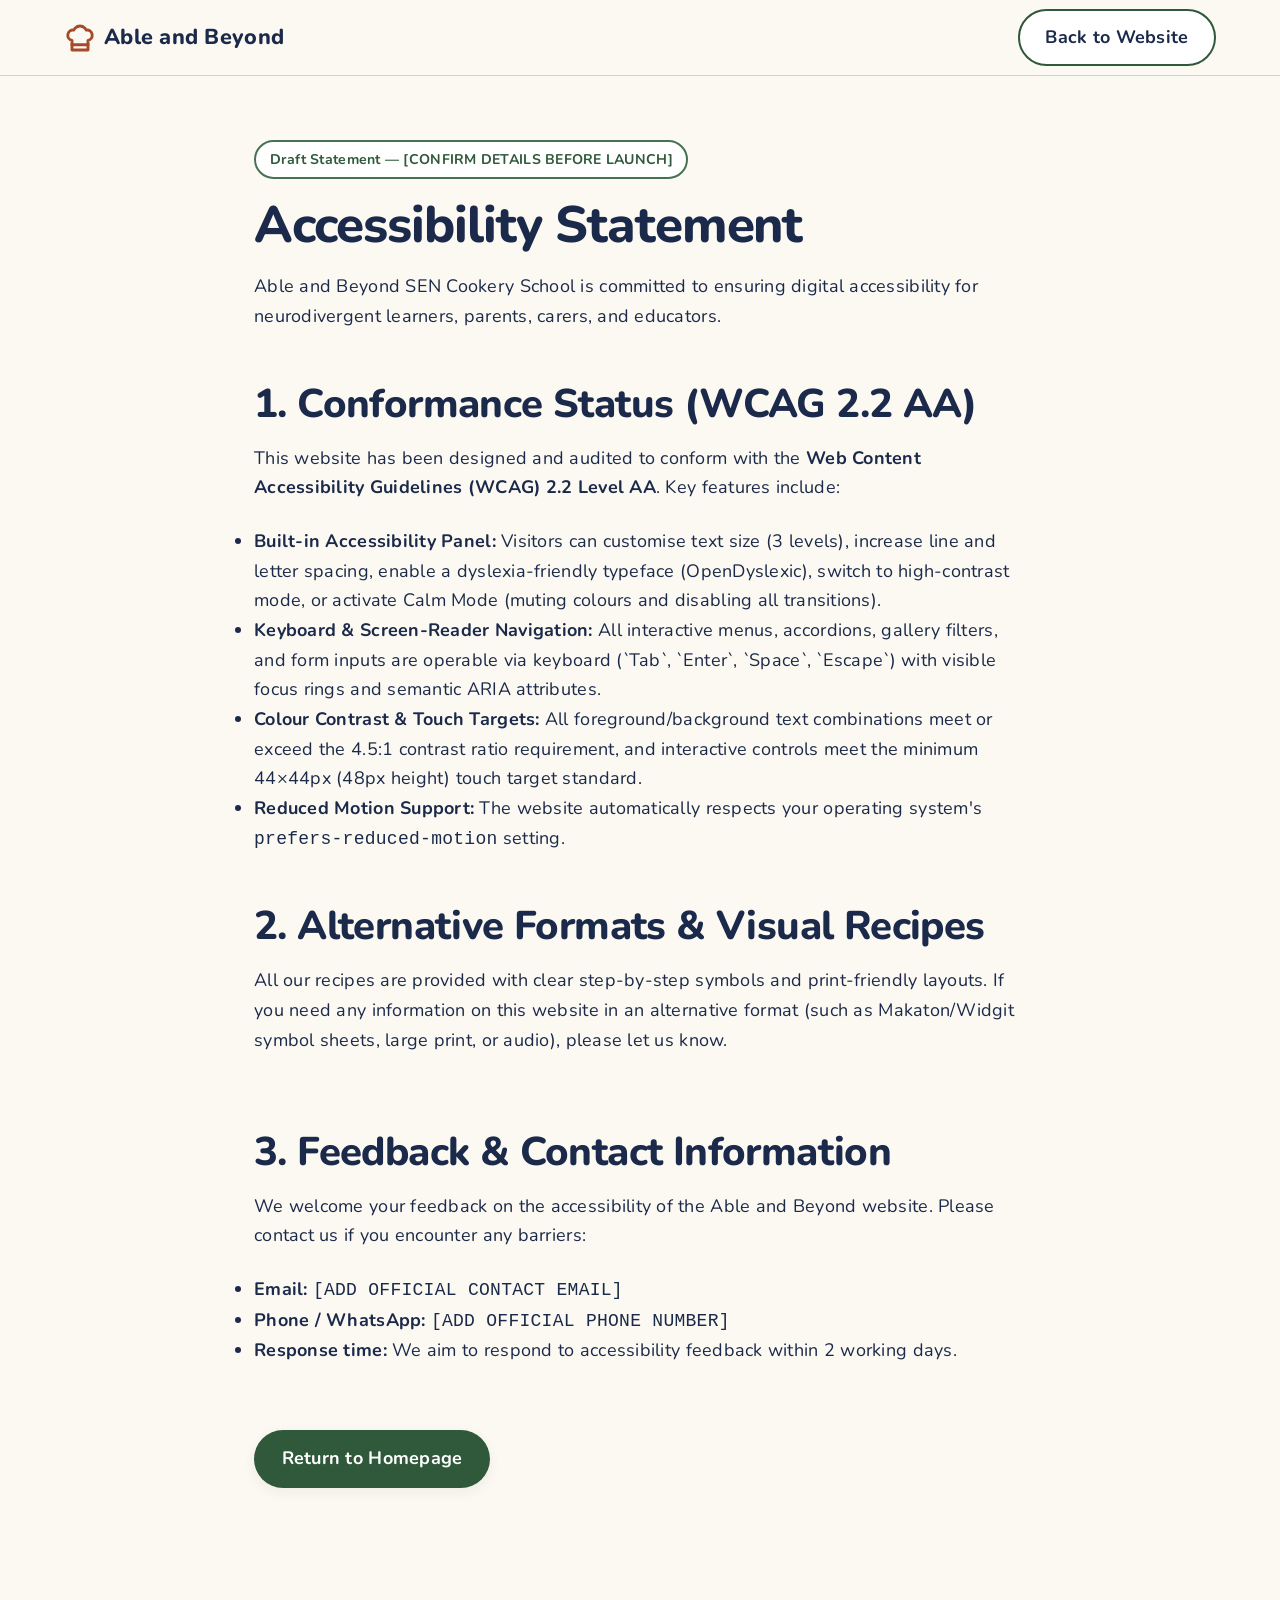
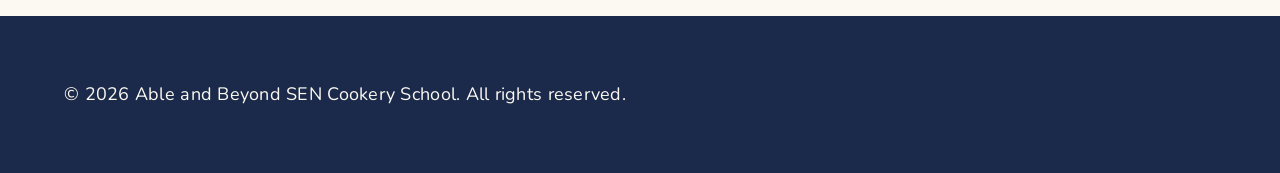
==== accessibility-statement.html @ dfeccf47 "Complete Items 3-23: WCAG 2.2 AA accessibility panel, privacy & safeguarding, 3-step How It Works, F" ====
<!DOCTYPE html>
<html lang="en-GB">
<head>
  <meta charset="UTF-8">
  <meta name="viewport" content="width=device-width, initial-scale=1.0">
  <title>Accessibility Statement (Draft) | Able and Beyond SEN Cookery School</title>
  <meta name="description" content="Our commitment to WCAG 2.2 AA accessibility and cognitive inclusivity for neurodivergent learners, families, and educators.">
  <link rel="icon" type="image/svg+xml" href="assets/favicon.svg">
  <link rel="stylesheet" href="css/variables.css">
  <link rel="stylesheet" href="css/styles.css">
</head>
<body>
  <header>
    <div class="container nav-container">
      <a href="index.html" class="logo" aria-label="Able and Beyond Home">
        <svg width="32" height="32" viewBox="0 0 24 24" fill="none" stroke="currentColor" stroke-width="2.2" stroke-linecap="round" stroke-linejoin="round" aria-hidden="true" style="color: var(--color-accent);">
          <path d="M6 13.87A4 4 0 0 1 7.41 6a5.11 5.11 0 0 1 1.05-1.54 5 5 0 0 1 7.08 0A5.11 5.11 0 0 1 16.59 6 4 4 0 0 1 18 13.87V21H6Z"/>
          <line x1="6" y1="17" x2="18" y2="17"/>
        </svg>
        Able and Beyond
      </a>
      <a href="index.html" class="btn btn-secondary">Back to Website</a>
    </div>
  </header>

  <main id="main-content" class="container" style="padding: var(--space-xl) var(--space-md); max-width: 820px;">
    <div class="format-badge">Draft Statement — [CONFIRM DETAILS BEFORE LAUNCH]</div>
    <h1>Accessibility Statement</h1>
    <p>Able and Beyond SEN Cookery School is committed to ensuring digital accessibility for neurodivergent learners, parents, carers, and educators.</p>

    <section style="padding: var(--space-md) 0;">
      <h2>1. Conformance Status (WCAG 2.2 AA)</h2>
      <p>This website has been designed and audited to conform with the <strong>Web Content Accessibility Guidelines (WCAG) 2.2 Level AA</strong>. Key features include:</p>
      <ul>
        <li><strong>Built-in Accessibility Panel:</strong> Visitors can customise text size (3 levels), increase line and letter spacing, enable a dyslexia-friendly typeface (OpenDyslexic), switch to high-contrast mode, or activate Calm Mode (muting colours and disabling all transitions).</li>
        <li><strong>Keyboard &amp; Screen-Reader Navigation:</strong> All interactive menus, accordions, gallery filters, and form inputs are operable via keyboard (`Tab`, `Enter`, `Space`, `Escape`) with visible focus rings and semantic ARIA attributes.</li>
        <li><strong>Colour Contrast &amp; Touch Targets:</strong> All foreground/background text combinations meet or exceed the 4.5:1 contrast ratio requirement, and interactive controls meet the minimum 44×44px (48px height) touch target standard.</li>
        <li><strong>Reduced Motion Support:</strong> The website automatically respects your operating system's <code>prefers-reduced-motion</code> setting.</li>
      </ul>
    </section>

    <section style="padding: var(--space-md) 0;">
      <h2>2. Alternative Formats &amp; Visual Recipes</h2>
      <p>All our recipes are provided with clear step-by-step symbols and print-friendly layouts. If you need any information on this website in an alternative format (such as Makaton/Widgit symbol sheets, large print, or audio), please let us know.</p>
    </section>

    <section style="padding: var(--space-md) 0;">
      <h2>3. Feedback &amp; Contact Information</h2>
      <p>We welcome your feedback on the accessibility of the Able and Beyond website. Please contact us if you encounter any barriers:</p>
      <ul>
        <li><strong>Email:</strong> <code>[ADD OFFICIAL CONTACT EMAIL]</code></li>
        <li><strong>Phone / WhatsApp:</strong> <code>[ADD OFFICIAL PHONE NUMBER]</code></li>
        <li><strong>Response time:</strong> We aim to respond to accessibility feedback within 2 working days.</li>
      </ul>
    </section>

    <div style="margin-top: var(--space-lg);">
      <a href="index.html" class="btn btn-primary">Return to Homepage</a>
    </div>
  </main>

  <footer>
    <div class="container">
      <p>&copy; 2026 Able and Beyond SEN Cookery School. All rights reserved.</p>
    </div>
  </footer>
</body>
</html>
---- css/variables.css ----
@import url('https://fonts.googleapis.com/css2?family=Nunito:wght@400;600;700;800&family=Inter:wght@400;500;600;700&display=swap');

:root {
  /* SEN-Friendly Calm & WCAG 2.2 AA Audited Palette */
  --color-bg: #FCF9F2; /* Warm cream background */
  --color-surface: #FFFFFF;
  --color-primary: #457351; /* Accessible sage green (5.4:1 with white) */
  --color-primary-dark: #2F593A; /* Deep forest sage (8.1:1 with white, 6.5:1 on primary-light) */
  --color-primary-light: #EAF2EC; /* Gentle sage tint */
  --color-secondary: #F3E5D0; /* Warm oat / sandy beige */
  --color-accent: #A64B2A; /* Earthy terracotta accent (5.7:1 on white/cream - WCAG AA pass) */
  --color-accent-light: #FBECE7;
  --color-error: #B42318; /* Accessible error red (6.5:1 on white) */
  --color-error-bg: #FEF3F2;
  --color-success: #1F5E3B;
  --color-success-bg: #ECFDF3;

  --color-text-main: #1B2A4A; /* Deep navy text (13.2:1 on cream, 14.1:1 on white) */
  --color-text-muted: #3D4E6D; /* Slate navy (7.8:1 on white, 6.8:1 on primary-light) */
  --color-border: #D8D2C5;
  --color-focus: #1B2A4A;

  /* Clean, Rounded, Legible Typography & Type Scale */
  --font-family-base: 'Nunito', 'Inter', system-ui, -apple-system, sans-serif;
  --font-family-dyslexia: 'OpenDyslexic', 'Comic Sans MS', sans-serif;

  --font-size-xs: 0.875rem;
  --font-size-sm: 0.95rem;
  --font-size-base: 1.125rem;
  --font-size-lg: 1.25rem;
  --font-size-xl: 1.5rem;
  --font-size-2xl: 2rem;
  --font-size-3xl: clamp(2.1rem, 4vw, 3.25rem);

  --line-height-base: 1.65;
  --letter-spacing-base: 0.015em;
  --word-spacing-base: normal;

  /* Spacing Scale */
  --space-xs: 0.5rem;
  --space-sm: 1rem;
  --space-md: 1.5rem;
  --space-lg: 2.5rem;
  --space-xl: 4rem;
  --space-xxl: 5.5rem;

  /* Soft Organic Radii (12px standard for gallery & inputs) */
  --radius-sm: 12px;
  --radius-md: 16px;
  --radius-lg: 24px;
  --radius-pill: 9999px;

  /* Calm Organic Shadows */
  --shadow-sm: 0 4px 14px rgba(27, 42, 74, 0.06);
  --shadow-md: 0 10px 28px rgba(27, 42, 74, 0.09);
  --shadow-hover: 0 16px 36px rgba(27, 42, 74, 0.14);

  /* Transitions */
  --transition-smooth: all 0.3s cubic-bezier(0.25, 1, 0.5, 1);

  /* Sticky Header Offset */
  --header-offset: 92px;
}

/* Accessibility Panel Overrides */
body.text-size-lg {
  --font-size-base: 1.25rem;
  --font-size-sm: 1.05rem;
  --font-size-lg: 1.4rem;
}

body.text-size-xl {
  --font-size-base: 1.375rem;
  --font-size-sm: 1.15rem;
  --font-size-lg: 1.55rem;
}

body.wide-spacing {
  --line-height-base: 1.95;
  --letter-spacing-base: 0.06em;
  --word-spacing-base: 0.12em;
}

body.dyslexia-mode {
  --font-family-base: var(--font-family-dyslexia);
  --line-height-base: 1.85;
  --letter-spacing-base: 0.05em;
  --color-bg: #FDF9E7;
  --color-surface: #FFFDF4;
  --color-text-main: #142038;
}

body.high-contrast {
  --color-bg: #FFFFFF;
  --color-surface: #FFFFFF;
  --color-primary: #143D22;
  --color-primary-dark: #0D2916;
  --color-primary-light: #E6F0E9;
  --color-secondary: #EFEFEF;
  --color-accent: #7A2E14;
  --color-text-main: #000000;
  --color-text-muted: #1A1A1A;
  --color-border: #000000;
  --color-focus: #000000;
}

body.calm-mode {
  --color-bg: #F6F5F0;
  --color-surface: #FAFAF7;
  --color-primary: #4A6653;
  --color-primary-dark: #354D3C;
  --color-primary-light: #EAECE9;
  --color-secondary: #EAE7DF;
  --color-accent: #7D5343;
  --transition-smooth: none !important;
  --shadow-sm: none;
  --shadow-md: none;
  --shadow-hover: none;
}

body.calm-mode *,
body.calm-mode *::before,
body.calm-mode *::after {
  animation: none !important;
  transition: none !important;
  transform: none !important;
}

@media (prefers-reduced-motion: reduce) {
  :root {
    --transition-smooth: none !important;
  }
  *,
  *::before,
  *::after {
    animation-duration: 0.01ms !important;
    animation-iteration-count: 1 !important;
    transition-duration: 0.01ms !important;
    scroll-behavior: auto !important;
  }
}
---- css/styles.css ----
/* Base Reset and Setup */
* { box-sizing: border-box; margin: 0; padding: 0; }

html {
  scroll-behavior: smooth;
  scroll-padding-top: var(--header-offset);
}

body {
  font-family: var(--font-family-base);
  font-size: var(--font-size-base);
  line-height: var(--line-height-base);
  letter-spacing: var(--letter-spacing-base);
  word-spacing: var(--word-spacing-base);
  color: var(--color-text-main);
  background-color: var(--color-bg);
  transition: background-color 0.3s ease, color 0.3s ease;
  overflow-x: hidden;
}

/* Visible WCAG 2.2 AA Focus States */
*:focus-visible {
  outline: 3px solid var(--color-focus);
  outline-offset: 3px;
  border-radius: 4px;
}

/* Skip Link for Keyboard Users */
.skip-link {
  position: absolute;
  top: -100px;
  left: 1rem;
  background: var(--color-text-main);
  color: #FFFFFF;
  padding: 0.75rem 1.25rem;
  border-radius: var(--radius-sm);
  font-weight: 700;
  z-index: 1000;
  text-decoration: none;
}
.skip-link:focus {
  top: 0.75rem;
  color: #FFFFFF;
}

/* Offset Anchors so Sticky Header Never Covers Headings */
section[id],
h1[id],
h2[id],
div[id] {
  scroll-margin-top: var(--header-offset);
}

/* Typography */
h1, h2, h3, h4 {
  color: var(--color-text-main);
  font-weight: 800;
  line-height: 1.2;
  margin-bottom: var(--space-sm);
}
h1 { font-size: var(--font-size-3xl); letter-spacing: -0.02em; }
h2 { font-size: clamp(1.75rem, 3.2vw, 2.5rem); letter-spacing: -0.015em; }
h3 { font-size: 1.35rem; }
p { margin-bottom: var(--space-md); }
a {
  color: var(--color-primary-dark);
  text-decoration: underline;
  text-underline-offset: 3px;
  transition: var(--transition-smooth);
}
a:hover { color: var(--color-accent); }

/* Layout */
.container { max-width: 1200px; margin: 0 auto; padding: 0 var(--space-md); }

/* Button Hierarchy (Primary / Secondary / Text Link — Minimum 48px Touch Target) */
.btn {
  display: inline-flex;
  align-items: center;
  justify-content: center;
  min-height: 48px;
  min-width: 48px;
  padding: 0.75rem 1.6rem;
  border-radius: var(--radius-pill);
  font-family: inherit;
  font-size: var(--font-size-base);
  font-weight: 700;
  cursor: pointer;
  border: 2px solid transparent;
  transition: var(--transition-smooth);
  gap: 0.5rem;
  text-align: center;
  text-decoration: none;
}
.btn-primary {
  background-color: var(--color-primary-dark);
  color: #FFFFFF;
  box-shadow: var(--shadow-sm);
}
.btn-primary:hover,
.btn-primary:focus-visible {
  background-color: #1F4028;
  color: #FFFFFF;
  transform: translateY(-2px);
  box-shadow: var(--shadow-hover);
}
.btn-Primary:active,
.btn:active {
  transform: translateY(0);
}
.btn-secondary {
  background-color: var(--color-surface);
  color: var(--color-text-main);
  border: 2px solid var(--color-primary-dark);
}
.btn-secondary:hover,
.btn-secondary:focus-visible {
  background-color: var(--color-primary-light);
  color: var(--color-text-main);
  transform: translateY(-2px);
}
.btn-text-link {
  display: inline-flex;
  align-items: center;
  gap: 0.4rem;
  min-height: 44px;
  font-weight: 700;
  color: var(--color-primary-dark);
  text-decoration: underline;
  text-underline-offset: 4px;
  background: none;
  border: none;
  cursor: pointer;
  font-family: inherit;
  font-size: var(--font-size-base);
}
.btn-text-link:hover {
  color: var(--color-accent);
}

/* Sticky Header & Compact Navigation */
header {
  background-color: rgba(252, 249, 242, 0.96);
  backdrop-filter: blur(12px);
  -webkit-backdrop-filter: blur(12px);
  position: sticky;
  top: 0;
  z-index: 200;
  border-bottom: 1px solid var(--color-border);
}
body.high-contrast header,
body.calm-mode header {
  background-color: var(--color-surface);
  backdrop-filter: none;
}
.nav-container {
  display: flex;
  justify-content: space-between;
  align-items: center;
  padding: 0.55rem var(--space-md);
  gap: 0.75rem;
  flex-wrap: wrap;
}
.logo {
  font-size: 1.35rem;
  font-weight: 800;
  color: var(--color-text-main);
  display: inline-flex;
  align-items: center;
  gap: 0.5rem;
  min-height: 48px;
  text-decoration: none;
}
.logo:hover { color: var(--color-primary-dark); }

.nav-links {
  display: flex;
  gap: 1.15rem;
  list-style: none;
  align-items: center;
  flex-wrap: wrap;
}
.nav-links a {
  font-weight: 700;
  color: var(--color-text-main);
  position: relative;
  min-height: 48px;
  display: inline-flex;
  align-items: center;
  padding: 0 0.35rem;
  font-size: 0.98rem;
  text-decoration: none;
  border-bottom: 3px solid transparent;
}
.nav-links a:hover,
.nav-links a.active-section {
  color: var(--color-primary-dark);
  border-bottom-color: var(--color-primary-dark);
}

.header-actions {
  display: flex;
  align-items: center;
  gap: 0.6rem;
}
.header-enquire-btn {
  padding: 0.55rem 1.15rem;
  font-size: 0.95rem;
  min-height: 44px;
}

/* Accessibility Panel & Trigger */
.a11y-wrapper {
  position: relative;
}
.toggle-btn {
  min-height: 44px;
  background: var(--color-surface);
  border: 2px solid var(--color-border);
  padding: 0.5rem 1rem;
  border-radius: var(--radius-pill);
  cursor: pointer;
  font-weight: 700;
  font-family: inherit;
  font-size: 0.95rem;
  color: var(--color-text-main);
  transition: var(--transition-smooth);
  display: inline-flex;
  align-items: center;
  gap: 0.45rem;
}
.toggle-btn:hover,
.toggle-btn[aria-expanded="true"] {
  border-color: var(--color-primary-dark);
  background: var(--color-primary-light);
}
.a11y-panel {
  position: absolute;
  right: 0;
  top: calc(100% + 10px);
  width: 320px;
  max-width: calc(100vw - 2rem);
  background: var(--color-surface);
  border: 2px solid var(--color-primary-dark);
  border-radius: var(--radius-md);
  box-shadow: var(--shadow-hover);
  padding: 1.25rem;
  z-index: 300;
}
.a11y-panel[hidden] {
  display: none;
}
.a11y-panel-header {
  display: flex;
  justify-content: space-between;
  align-items: center;
  margin-bottom: 1rem;
  padding-bottom: 0.5rem;
  border-bottom: 1px solid var(--color-border);
}
.a11y-panel-header h2 {
  font-size: 1.1rem;
  margin: 0;
}
.a11y-close-btn {
  background: none;
  border: none;
  font-weight: 700;
  color: var(--color-text-muted);
  cursor: pointer;
  min-width: 44px;
  min-height: 44px;
  display: inline-flex;
  align-items: center;
  justify-content: center;
  border-radius: 8px;
}
.a11y-close-btn:hover {
  background: var(--color-primary-light);
  color: var(--color-text-main);
}
.a11y-group {
  margin-bottom: 1rem;
}
.a11y-group-label {
  display: block;
  font-size: 0.9rem;
  font-weight: 700;
  margin-bottom: 0.4rem;
  color: var(--color-text-main);
}
.a11y-size-row {
  display: grid;
  grid-template-columns: repeat(3, 1fr);
  gap: 0.4rem;
}
.a11y-size-btn,
.a11y-toggle-row {
  min-height: 44px;
  padding: 0.5rem 0.75rem;
  border-radius: var(--radius-sm);
  border: 2px solid var(--color-border);
  background: var(--color-bg);
  color: var(--color-text-main);
  font-family: inherit;
  font-size: 0.92rem;
  font-weight: 700;
  cursor: pointer;
  display: flex;
  align-items: center;
  justify-content: center;
  gap: 0.5rem;
  transition: var(--transition-smooth);
}
.a11y-toggle-row {
  width: 100%;
  justify-content: space-between;
  margin-bottom: 0.5rem;
}
.a11y-size-btn[aria-pressed="true"],
.a11y-toggle-row[aria-pressed="true"] {
  background: var(--color-primary-dark);
  color: #FFFFFF;
  border-color: var(--color-primary-dark);
}
.a11y-reset-btn {
  width: 100%;
  min-height: 44px;
  margin-top: 0.5rem;
  background: var(--color-secondary);
  color: var(--color-text-main);
  border: 1px solid var(--color-border);
  border-radius: var(--radius-sm);
  font-family: inherit;
  font-weight: 700;
  cursor: pointer;
}
.a11y-reset-btn:hover {
  background: var(--color-primary-light);
}

/* Hero Section */
.hero {
  padding: var(--space-xl) 0 var(--space-lg);
  display: grid;
  grid-template-columns: 1.08fr 0.92fr;
  gap: var(--space-xl);
  align-items: center;
}
.hero-content h1 {
  color: var(--color-text-main);
  margin-bottom: var(--space-sm);
}
.hero-content .subtitle {
  font-size: var(--font-size-lg);
  color: var(--color-text-muted);
  margin-bottom: var(--space-md);
}
.hero-ctas {
  display: flex;
  gap: var(--space-sm);
  flex-wrap: wrap;
}
.hero-image img {
  width: 100%;
  height: auto;
  border-radius: var(--radius-lg);
  box-shadow: var(--shadow-md);
  object-fit: cover;
  aspect-ratio: 4/3;
  border: 2px solid var(--color-border);
}

/* Immediate Parent Reassurance Strip */
.reassurance-strip {
  background-color: var(--color-primary-light);
  border-top: 1px solid var(--color-border);
  border-bottom: 1px solid var(--color-border);
  padding: var(--space-md) 0;
}
.reassurance-grid {
  display: grid;
  grid-template-columns: repeat(auto-fit, minmax(240px, 1fr));
  gap: var(--space-md);
}
.reassurance-item {
  background: var(--color-surface);
  padding: 1rem 1.25rem;
  border-radius: var(--radius-sm);
  display: flex;
  align-items: flex-start;
  gap: 0.85rem;
  box-shadow: var(--shadow-sm);
  border: 1px solid var(--color-border);
}
.reassurance-icon {
  width: 44px;
  height: 44px;
  border-radius: 10px;
  background: var(--color-secondary);
  color: var(--color-primary-dark);
  display: flex;
  align-items: center;
  justify-content: center;
  flex-shrink: 0;
}
.reassurance-text strong {
  display: block;
  color: var(--color-text-main);
  font-size: 1.02rem;
  margin-bottom: 2px;
}
.reassurance-text span {
  font-size: 0.92rem;
  color: var(--color-text-muted);
  line-height: 1.45;
  display: block;
}

/* Shared Sections & Cards */
section { padding: var(--space-xl) 0; position: relative; }
.bg-alt { background-color: var(--color-primary-light); }
.section-header {
  text-align: center;
  margin-bottom: var(--space-lg);
  max-width: 780px;
  margin-left: auto;
  margin-right: auto;
}
.section-header p {
  color: var(--color-text-muted);
  font-size: var(--font-size-lg);
}

.grid {
  display: grid;
  grid-template-columns: repeat(auto-fit, minmax(310px, 1fr));
  gap: var(--space-lg);
}
.card {
  background: var(--color-surface);
  border-radius: var(--radius-md);
  padding: var(--space-lg);
  box-shadow: var(--shadow-sm);
  border: 1px solid var(--color-border);
  transition: var(--transition-smooth);
  display: flex;
  flex-direction: column;
}
.card:hover {
  transform: translateY(-4px);
  box-shadow: var(--shadow-md);
  border-color: var(--color-primary);
}

/* How It Works (3 Steps) */
.steps-grid {
  display: grid;
  grid-template-columns: repeat(auto-fit, minmax(260px, 1fr));
  gap: var(--space-lg);
}
.step-item {
  background: var(--color-surface);
  border-radius: var(--radius-md);
  padding: var(--space-lg);
  border: 1px solid var(--color-border);
  box-shadow: var(--shadow-sm);
  text-align: center;
  position: relative;
}
.step-icon-circle {
  width: 60px;
  height: 60px;
  border-radius: var(--radius-pill);
  background: var(--color-primary-light);
  color: var(--color-primary-dark);
  display: inline-flex;
  align-items: center;
  justify-content: center;
  margin-bottom: var(--space-sm);
  border: 2px solid var(--color-primary);
}
.step-number-tag {
  display: inline-block;
  font-size: 0.85rem;
  font-weight: 800;
  text-transform: uppercase;
  letter-spacing: 0.05em;
  color: var(--color-accent);
  margin-bottom: 0.25rem;
}

/* Programmes & Pricing Cards */
.program-card { padding: 0; overflow: hidden; position: relative; display: flex; flex-direction: column; }
.program-img {
  width: 100%;
  height: 240px;
  object-fit: cover;
  object-position: center 20%;
  border-bottom: 1px solid var(--color-border);
}
.program-content { padding: var(--space-lg); flex-grow: 1; display: flex; flex-direction: column; }
.program-content p { color: var(--color-text-muted); margin-bottom: var(--space-sm); }

.format-badge {
  display: inline-flex;
  align-items: center;
  gap: 0.4rem;
  align-self: flex-start;
  background: var(--color-surface);
  color: var(--color-primary-dark);
  padding: 0.35rem 0.85rem;
  border-radius: var(--radius-pill);
  font-weight: 700;
  font-size: 0.88rem;
  border: 2px solid var(--color-primary);
  margin-bottom: var(--space-sm);
}
.section-header .format-badge {
  align-self: center;
}

.pricing-summary {
  font-weight: 700;
  color: var(--color-text-main);
  margin: var(--space-sm) 0 var(--space-md);
  padding-top: var(--space-sm);
  border-top: 1px dashed var(--color-border);
}
.pricing-summary span { display: block; margin-bottom: 4px; }

.fridge-banner {
  background: var(--color-primary-light);
  color: var(--color-text-main);
  padding: 0.75rem 1rem;
  border-radius: var(--radius-sm);
  margin: 0.25rem 0 var(--space-sm);
  font-size: 0.95rem;
  border-left: 4px solid var(--color-primary-dark);
}
.fridge-banner strong {
  display: flex;
  align-items: center;
  gap: 0.4rem;
  color: var(--color-primary-dark);
  margin-bottom: 2px;
}

/* Schedule & Availability */
.schedule-section {
  background: var(--color-surface);
  padding: var(--space-xl) 0;
  border-top: 1px solid var(--color-border);
}
.schedule-grid {
  display: grid;
  grid-template-columns: 1fr 1fr;
  gap: var(--space-lg);
}
.schedule-card {
  background: var(--color-bg);
  padding: var(--space-lg);
  border-radius: var(--radius-md);
  box-shadow: var(--shadow-sm);
  border: 1px solid var(--color-border);
  display: flex;
  flex-direction: column;
}
.schedule-card h3 {
  color: var(--color-text-main);
  display: flex;
  align-items: center;
  gap: 10px;
  margin-bottom: var(--space-sm);
}
.time-slot {
  background: var(--color-surface);
  padding: 8px 14px;
  border-radius: var(--radius-pill);
  font-weight: 700;
  font-size: 0.9rem;
  color: var(--color-text-main);
  display: inline-block;
  margin: 4px 4px 4px 0;
  border: 1px solid var(--color-primary);
}
.notice-tag {
  background: var(--color-accent-light);
  color: var(--color-text-main);
  border-left: 4px solid var(--color-accent);
  padding: 12px 14px;
  border-radius: 8px;
  font-size: 0.95rem;
  font-weight: 600;
  margin-bottom: var(--space-md);
}

.feature-list { list-style: none; padding: 0; margin-bottom: var(--space-md); }
.feature-list li {
  position: relative;
  padding-left: 1.75rem;
  margin-bottom: 0.55rem;
  color: var(--color-text-main);
  font-size: 0.98rem;
}
.feature-list li::before {
  content: "✓";
  position: absolute;
  left: 0;
  color: var(--color-primary-dark);
  font-weight: 800;
}

/* SEN & Sensory Approach Section */
.approach-grid {
  display: grid;
  grid-template-columns: repeat(auto-fit, minmax(255px, 1fr));
  gap: var(--space-lg);
}
.approach-card {
  background: var(--color-surface);
  border-radius: var(--radius-sm);
  padding: var(--space-lg);
  border: 1px solid var(--color-border);
  box-shadow: var(--shadow-sm);
  transition: var(--transition-smooth);
}
.approach-card:hover {
  transform: translateY(-4px);
  box-shadow: var(--shadow-md);
  border-color: var(--color-primary);
}
.approach-badge {
  width: 52px;
  height: 52px;
  border-radius: var(--radius-sm);
  background: var(--color-primary-light);
  color: var(--color-primary-dark);
  display: flex;
  align-items: center;
  justify-content: center;
  margin-bottom: var(--space-sm);
}

/* Testimonials & Trust Bar (Item 9) */
.testimonials-grid {
  display: grid;
  grid-template-columns: repeat(auto-fit, minmax(290px, 1fr));
  gap: var(--space-lg);
}
.testimonial-card {
  background: var(--color-surface);
  border-radius: var(--radius-md);
  padding: var(--space-lg);
  border: 1px solid var(--color-border);
  box-shadow: var(--shadow-sm);
  display: flex;
  flex-direction: column;
  justify-content: space-between;
}
.testimonial-quote {
  font-style: italic;
  color: var(--color-text-main);
  margin-bottom: var(--space-md);
  font-size: 1.05rem;
}
.testimonial-author {
  display: flex;
  align-items: center;
  gap: 0.85rem;
  border-top: 1px solid var(--color-border);
  padding-top: 0.85rem;
}
.testimonial-avatar {
  width: 48px;
  height: 48px;
  border-radius: var(--radius-pill);
  background: var(--color-secondary);
  color: var(--color-primary-dark);
  display: flex;
  align-items: center;
  justify-content: center;
  font-weight: 800;
  flex-shrink: 0;
}
.trust-banner {
  background: var(--color-surface);
  padding: var(--space-md) var(--space-lg);
  border-radius: var(--radius-md);
  border: 2px solid var(--color-primary);
  margin-top: var(--space-xl);
  display: flex;
  align-items: center;
  justify-content: center;
  gap: 1.5rem;
  flex-wrap: wrap;
}
.trust-pill-item {
  display: inline-flex;
  align-items: center;
  gap: 0.5rem;
  font-weight: 700;
  color: var(--color-text-main);
  font-size: 0.98rem;
}

/* Dedicated Photo Gallery (Item 16) */
.gallery-filters {
  display: flex;
  justify-content: center;
  flex-wrap: wrap;
  gap: 0.75rem;
  margin-bottom: var(--space-lg);
}
.gallery-tab {
  min-height: 48px;
  padding: 0.65rem 1.35rem;
  border-radius: var(--radius-pill);
  border: 2px solid var(--color-border);
  background: var(--color-surface);
  color: var(--color-text-main);
  font-family: inherit;
  font-size: 1rem;
  font-weight: 700;
  cursor: pointer;
  transition: var(--transition-smooth);
  display: inline-flex;
  align-items: center;
  gap: 0.45rem;
}
.gallery-tab:hover {
  border-color: var(--color-primary-dark);
  background: var(--color-primary-light);
}
.gallery-tab[aria-pressed="true"] {
  background: var(--color-primary-dark);
  color: #FFFFFF;
  border-color: var(--color-primary-dark);
  box-shadow: var(--shadow-sm);
}

.kitchen-gallery-grid {
  display: grid;
  grid-template-columns: repeat(auto-fill, minmax(310px, 1fr));
  gap: var(--space-md);
}
.kitchen-gallery-card {
  background: var(--color-surface);
  border-radius: 12px;
  overflow: hidden;
  border: 1px solid var(--color-border);
  box-shadow: var(--shadow-sm);
  transition: var(--transition-smooth);
  display: flex;
  flex-direction: column;
}
.kitchen-gallery-card:hover {
  transform: translateY(-4px);
  box-shadow: var(--shadow-md);
  border-color: var(--color-primary);
}
.kitchen-gallery-media {
  position: relative;
  width: 100%;
  height: 240px;
  background-color: var(--color-secondary);
  overflow: hidden;
  display: flex;
  flex-direction: column;
  align-items: center;
  justify-content: center;
  text-align: center;
  padding: var(--space-md);
}
.kitchen-gallery-media img {
  position: absolute;
  inset: 0;
  width: 100%;
  height: 100%;
  object-fit: cover;
  object-position: center 25%;
  transition: transform 0.4s ease;
  z-index: 2;
}
.kitchen-gallery-card:hover .kitchen-gallery-media img {
  transform: scale(1.03);
}
.gallery-placeholder-state {
  z-index: 1;
  color: var(--color-text-main);
  display: flex;
  flex-direction: column;
  align-items: center;
  gap: 0.4rem;
}
.gallery-placeholder-icon {
  width: 48px;
  height: 48px;
  border-radius: 12px;
  background: rgba(255, 255, 255, 0.8);
  display: flex;
  align-items: center;
  justify-content: center;
  color: var(--color-accent);
}
.gallery-category-tag {
  position: absolute;
  top: 12px;
  left: 12px;
  z-index: 3;
  background: rgba(255, 255, 255, 0.96);
  color: var(--color-text-main);
  padding: 0.3rem 0.75rem;
  border-radius: var(--radius-pill);
  font-size: 0.82rem;
  font-weight: 700;
  border: 1px solid var(--color-border);
  box-shadow: var(--shadow-sm);
}
.kitchen-gallery-caption {
  padding: 1.1rem 1.25rem;
  background: var(--color-surface);
  flex-grow: 1;
}
.kitchen-gallery-caption h3 {
  font-size: 1.15rem;
  margin-bottom: 0.3rem;
  color: var(--color-text-main);
}
.kitchen-gallery-caption p {
  font-size: 0.95rem;
  color: var(--color-text-muted);
  margin-bottom: 0;
  line-height: 1.45;
}

/* Merged Our Team Section & Collapsible Story (Item 12) */
.team-grid {
  display: grid;
  grid-template-columns: repeat(auto-fit, minmax(320px, 1fr));
  gap: var(--space-lg);
}
.founder-card {
  text-align: center;
  align-items: center;
}
.founder-img {
  width: 156px;
  height: 156px;
  border-radius: var(--radius-pill);
  object-fit: cover;
  object-position: center 15%;
  margin: 0 auto var(--space-sm);
  border: 5px solid var(--color-primary-light);
  box-shadow: var(--shadow-sm);
}
.founder-card h3 { margin-bottom: 0.2rem; color: var(--color-text-main); }
.founder-role {
  color: var(--color-accent);
  font-weight: 800;
  margin-bottom: var(--space-sm);
  font-size: 0.92rem;
  text-transform: uppercase;
  letter-spacing: 0.04em;
}
.cred-badges {
  display: flex;
  flex-wrap: wrap;
  justify-content: center;
  gap: 0.45rem;
  margin: 0.5rem 0 1rem;
}
.cred-pill {
  background: var(--color-primary-light);
  border: 1px solid var(--color-primary);
  color: var(--color-primary-dark);
  padding: 0.3rem 0.75rem;
  border-radius: var(--radius-pill);
  font-size: 0.85rem;
  font-weight: 700;
}

.anna-story-details {
  margin-top: var(--space-lg);
  background: var(--color-surface);
  border: 2px solid var(--color-border);
  border-radius: var(--radius-md);
  padding: 1.25rem 1.5rem;
  box-shadow: var(--shadow-sm);
}
.anna-story-details summary {
  font-weight: 800;
  font-size: 1.15rem;
  color: var(--color-primary-dark);
  cursor: pointer;
  min-height: 44px;
  display: flex;
  align-items: center;
  justify-content: space-between;
  list-style: none;
}
.anna-story-details summary::-webkit-details-marker { display: none; }
.anna-story-content {
  margin-top: var(--space-md);
  padding-top: var(--space-md);
  border-top: 1px solid var(--color-border);
  display: grid;
  grid-template-columns: 1.2fr 0.8fr;
  gap: var(--space-lg);
  align-items: start;
}

/* Recipe Newsletter Box (Item 22) */
.newsletter-box {
  margin-top: var(--space-xl);
  background: var(--color-surface);
  border: 2px solid var(--color-primary);
  border-radius: var(--radius-md);
  padding: var(--space-lg);
  text-align: center;
  max-width: 720px;
  margin-left: auto;
  margin-right: auto;
  box-shadow: var(--shadow-sm);
}
.newsletter-form {
  display: flex;
  gap: 0.75rem;
  margin-top: var(--space-sm);
  flex-wrap: wrap;
  justify-content: center;
}
.newsletter-form input[type="email"] {
  flex: 1 1 260px;
  min-height: 48px;
  padding: 0.75rem 1rem;
  border: 2px solid var(--color-border);
  border-radius: var(--radius-pill);
  font-family: inherit;
  font-size: 1rem;
}

/* Accessible FAQ Accordion (Item 10) */
.faq-container {
  max-width: 840px;
  margin: 0 auto;
}
.faq-item {
  background: var(--color-surface);
  border: 1px solid var(--color-border);
  border-radius: var(--radius-sm);
  margin-bottom: 0.85rem;
  overflow: hidden;
}
.faq-trigger {
  width: 100%;
  min-height: 56px;
  padding: 1rem 1.25rem;
  background: var(--color-surface);
  border: none;
  text-align: left;
  font-family: inherit;
  font-size: 1.1rem;
  font-weight: 700;
  color: var(--color-text-main);
  cursor: pointer;
  display: flex;
  justify-content: space-between;
  align-items: center;
  gap: 1rem;
  transition: var(--transition-smooth);
}
.faq-trigger:hover {
  background: var(--color-primary-light);
}
.faq-trigger[aria-expanded="true"] {
  background: var(--color-primary-light);
  color: var(--color-primary-dark);
}
.faq-chevron {
  transition: transform 0.25s ease;
  flex-shrink: 0;
}
.faq-trigger[aria-expanded="true"] .faq-chevron {
  transform: rotate(180deg);
}
.faq-panel {
  padding: 1rem 1.25rem 1.25rem;
  border-top: 1px solid var(--color-border);
  color: var(--color-text-muted);
  background: var(--color-surface);
}
.faq-panel p:last-child { margin-bottom: 0; }

/* Simplified & Validated Enquiry Form (Items 3 & 13) */
.contact-wrapper {
  display: grid;
  grid-template-columns: 0.9fr 1.1fr;
  gap: var(--space-xl);
  align-items: start;
}
.contact-form {
  background: var(--color-surface);
  padding: var(--space-lg);
  border-radius: var(--radius-md);
  box-shadow: var(--shadow-md);
  border: 1px solid var(--color-border);
}
.form-context-badge {
  background: var(--color-primary-light);
  color: var(--color-text-main);
  padding: 0.85rem 1rem;
  border-radius: var(--radius-sm);
  font-size: 0.95rem;
  font-weight: 600;
  margin-bottom: var(--space-md);
  border-left: 4px solid var(--color-primary-dark);
}
.form-group { margin-bottom: 1.25rem; }
.form-group label {
  display: block;
  font-weight: 700;
  margin-bottom: 0.35rem;
  color: var(--color-text-main);
}
.required-star {
  color: var(--color-error);
  font-weight: 800;
}
.form-group input[type="text"],
.form-group input[type="email"],
.form-group input[type="tel"],
.form-group textarea,
.form-group select {
  width: 100%;
  min-height: 48px;
  padding: 0.8rem 1rem;
  border: 2px solid var(--color-border);
  border-radius: var(--radius-sm);
  font-family: inherit;
  font-size: 1rem;
  background-color: var(--color-bg);
  transition: var(--transition-smooth);
  color: var(--color-text-main);
}
.form-group input:focus,
.form-group textarea:focus,
.form-group select:focus {
  outline: none;
  border-color: var(--color-primary-dark);
  background-color: var(--color-surface);
  box-shadow: 0 0 0 4px var(--color-primary-light);
}
.form-group .input-invalid {
  border-color: var(--color-error) !important;
  background-color: var(--color-error-bg) !important;
}
.field-error {
  color: var(--color-error);
  font-size: 0.9rem;
  font-weight: 700;
  margin-top: 0.35rem;
  display: none;
}
.field-error.visible {
  display: block;
}
.tier-helper {
  font-size: 0.88rem;
  color: var(--color-text-muted);
  margin-top: 6px;
  display: block;
  line-height: 1.45;
}
.consent-checkbox-label {
  display: flex;
  align-items: flex-start;
  gap: 0.75rem;
  font-weight: 600 !important;
  font-size: 0.95rem;
  cursor: pointer;
  line-height: 1.45;
}
.consent-checkbox-label input[type="checkbox"] {
  width: 22px;
  height: 22px;
  margin-top: 2px;
  flex-shrink: 0;
  accent-color: var(--color-primary-dark);
  cursor: pointer;
}
.privacy-reassurance-box {
  background: var(--color-bg);
  border: 1px solid var(--color-border);
  border-radius: var(--radius-sm);
  padding: 0.85rem 1rem;
  font-size: 0.88rem;
  color: var(--color-text-muted);
  margin-top: var(--space-md);
  line-height: 1.5;
}
.form-success-state {
  background: var(--color-success-bg);
  border: 2px solid var(--color-success);
  color: var(--color-success);
  padding: 1.25rem;
  border-radius: var(--radius-sm);
  font-weight: 700;
  margin-top: var(--space-md);
  display: none;
}
.form-success-state.visible {
  display: block;
}

/* Comprehensive Real Footer (Item 21) */
footer {
  background-color: var(--color-text-main);
  color: var(--color-bg);
  padding: var(--space-xl) 0 var(--space-lg);
  margin-top: var(--space-xl);
}
.footer-grid {
  display: grid;
  grid-template-columns: repeat(auto-fit, minmax(220px, 1fr));
  gap: var(--space-lg);
  text-align: left;
  padding-bottom: var(--space-lg);
  border-bottom: 1px solid rgba(255, 255, 255, 0.18);
}
.footer-col h3 {
  color: #FFFFFF;
  font-size: 1.15rem;
  margin-bottom: 0.85rem;
}
.footer-col p,
.footer-col li {
  color: #E2E8F0;
  font-size: 0.95rem;
  line-height: 1.6;
}
.footer-links {
  list-style: none;
  padding: 0;
}
.footer-links li {
  margin-bottom: 0.5rem;
}
footer a {
  color: var(--color-secondary);
  text-decoration: underline;
  text-underline-offset: 3px;
}
footer a:hover { color: #FFFFFF; }
.footer-bottom {
  padding-top: var(--space-md);
  display: flex;
  justify-content: space-between;
  align-items: center;
  flex-wrap: wrap;
  gap: 1rem;
  font-size: 0.9rem;
  color: #CBD5E1;
}

/* Scroll Animations */
.reveal { opacity: 0; transform: translateY(24px); transition: all 0.6s cubic-bezier(0.25, 1, 0.5, 1); }
.reveal.active { opacity: 1; transform: translateY(0); }

/* Responsive */
@media (max-width: 900px) {
  .hero { grid-template-columns: 1fr; text-align: center; padding: var(--space-lg) 0; }
  .hero-ctas { justify-content: center; }
  .schedule-grid { grid-template-columns: 1fr; }
  .anna-story-content { grid-template-columns: 1fr; }
  .contact-wrapper { grid-template-columns: 1fr; }
  .nav-container { justify-content: space-between; }
  .nav-links {
    order: 3;
    width: 100%;
    justify-content: center;
    gap: 0.65rem;
    padding-top: 0.35rem;
    border-top: 1px solid var(--color-border);
  }
}
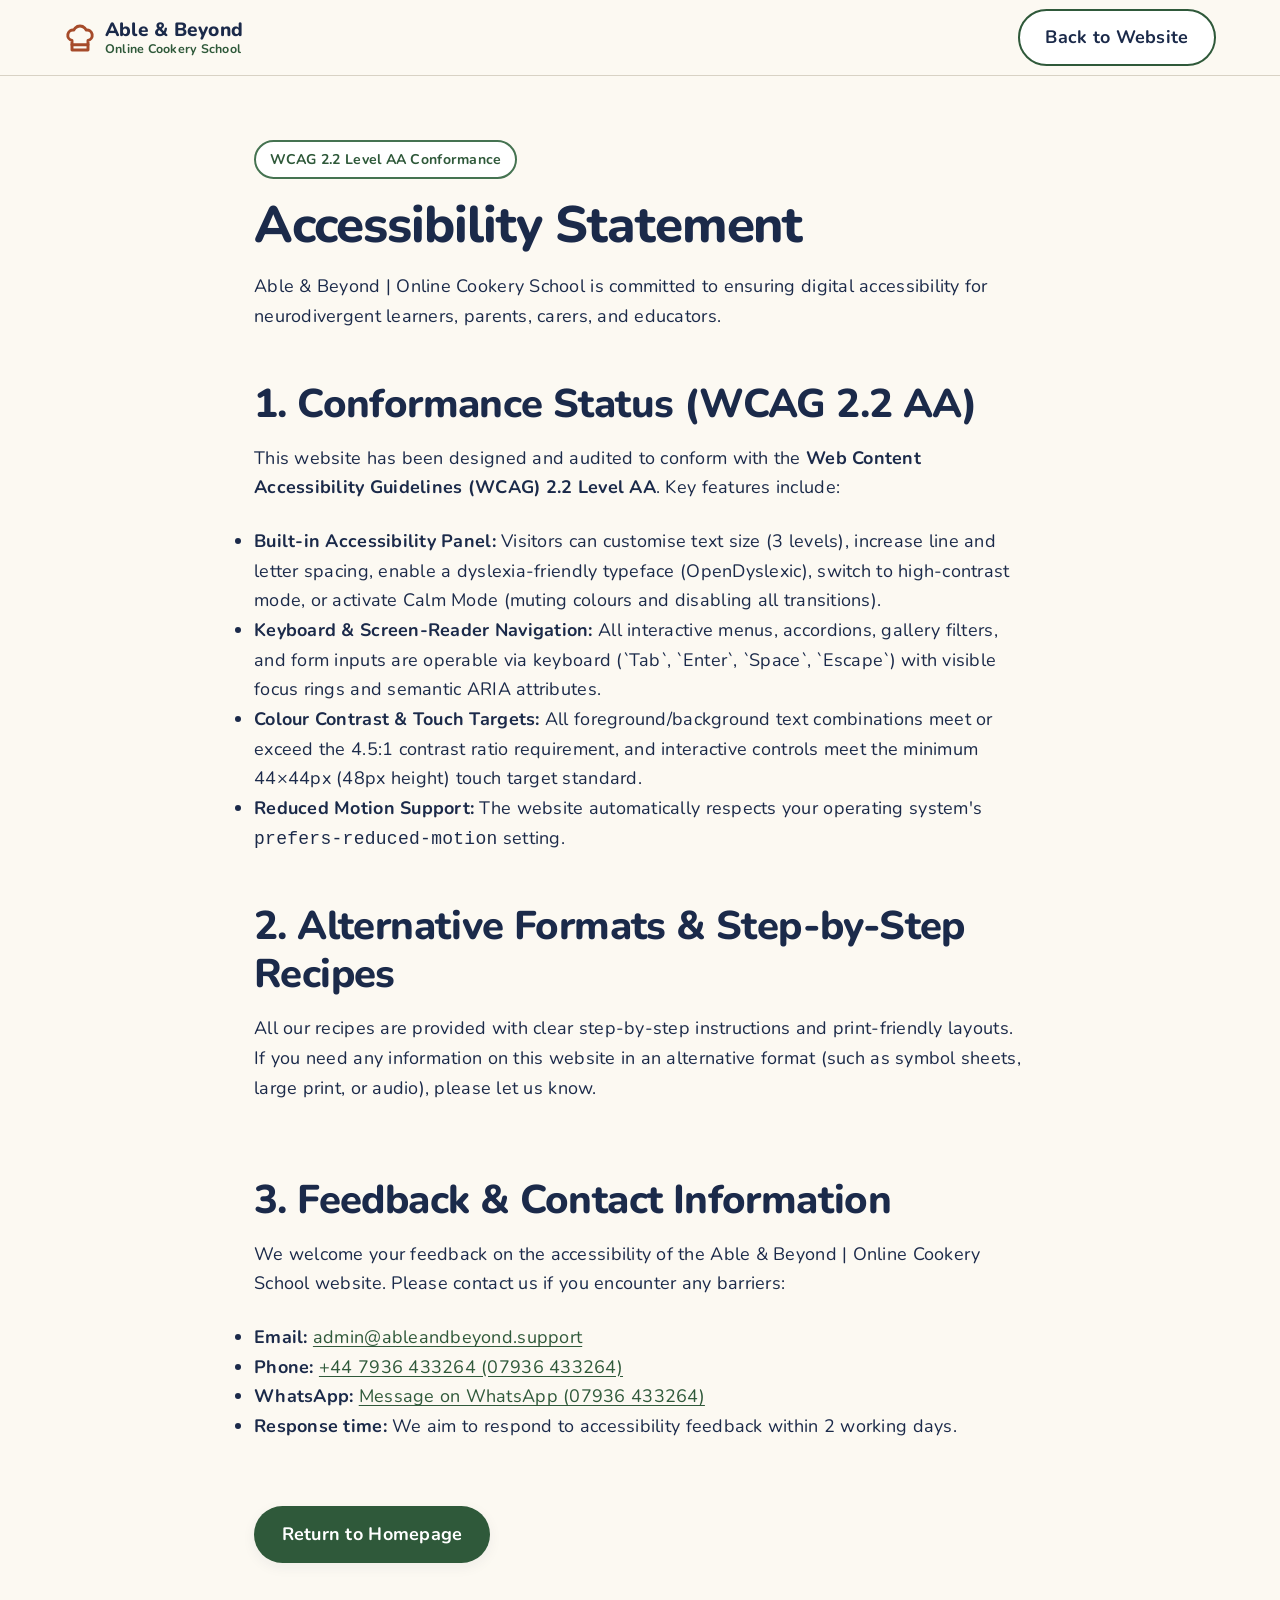
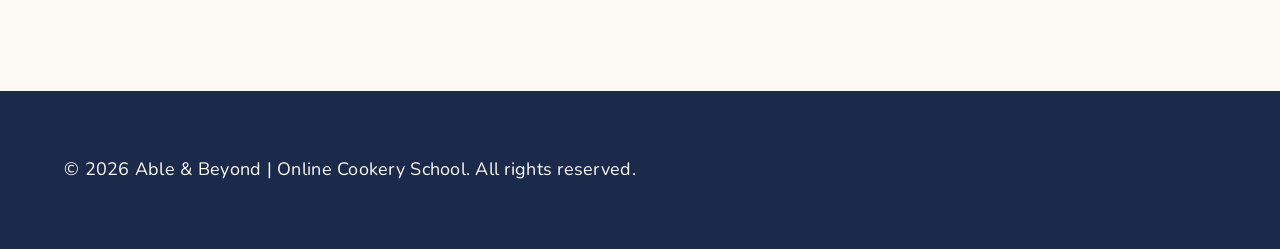
==== commit 1997fdce: "Deploy Able & Beyond | Online Cookery School to cookeryschool.ableandbeyond.support with contact, an" ====
--- a/accessibility-statement.html
+++ b/accessibility-statement.html
@@ -3,8 +3,9 @@
 <head>
   <meta charset="UTF-8">
   <meta name="viewport" content="width=device-width, initial-scale=1.0">
-  <title>Accessibility Statement (Draft) | Able and Beyond SEN Cookery School</title>
+  <title>Accessibility Statement | Able &amp; Beyond | Online Cookery School</title>
   <meta name="description" content="Our commitment to WCAG 2.2 AA accessibility and cognitive inclusivity for neurodivergent learners, families, and educators.">
+  <link rel="canonical" href="https://cookeryschool.ableandbeyond.support/accessibility-statement.html">
   <link rel="icon" type="image/svg+xml" href="assets/favicon.svg">
   <link rel="stylesheet" href="css/variables.css">
   <link rel="stylesheet" href="css/styles.css">
@@ -12,21 +13,24 @@
 <body>
   <header>
     <div class="container nav-container">
-      <a href="index.html" class="logo" aria-label="Able and Beyond Home">
+      <a href="index.html" class="logo" aria-label="Able &amp; Beyond | Online Cookery School — Home">
         <svg width="32" height="32" viewBox="0 0 24 24" fill="none" stroke="currentColor" stroke-width="2.2" stroke-linecap="round" stroke-linejoin="round" aria-hidden="true" style="color: var(--color-accent);">
           <path d="M6 13.87A4 4 0 0 1 7.41 6a5.11 5.11 0 0 1 1.05-1.54 5 5 0 0 1 7.08 0A5.11 5.11 0 0 1 16.59 6 4 4 0 0 1 18 13.87V21H6Z"/>
           <line x1="6" y1="17" x2="18" y2="17"/>
         </svg>
-        Able and Beyond
+        <span class="logo-text">
+          <span class="logo-brand">Able &amp; Beyond</span>
+          <span class="logo-sub">Online Cookery School</span>
+        </span>
       </a>
       <a href="index.html" class="btn btn-secondary">Back to Website</a>
     </div>
   </header>
 
   <main id="main-content" class="container" style="padding: var(--space-xl) var(--space-md); max-width: 820px;">
-    <div class="format-badge">Draft Statement — [CONFIRM DETAILS BEFORE LAUNCH]</div>
+    <div class="format-badge">WCAG 2.2 Level AA Conformance</div>
     <h1>Accessibility Statement</h1>
-    <p>Able and Beyond SEN Cookery School is committed to ensuring digital accessibility for neurodivergent learners, parents, carers, and educators.</p>
+    <p>Able &amp; Beyond | Online Cookery School is committed to ensuring digital accessibility for neurodivergent learners, parents, carers, and educators.</p>
 
     <section style="padding: var(--space-md) 0;">
       <h2>1. Conformance Status (WCAG 2.2 AA)</h2>
@@ -40,16 +44,17 @@
     </section>
 
     <section style="padding: var(--space-md) 0;">
-      <h2>2. Alternative Formats &amp; Visual Recipes</h2>
-      <p>All our recipes are provided with clear step-by-step symbols and print-friendly layouts. If you need any information on this website in an alternative format (such as Makaton/Widgit symbol sheets, large print, or audio), please let us know.</p>
+      <h2>2. Alternative Formats &amp; Step-by-Step Recipes</h2>
+      <p>All our recipes are provided with clear step-by-step instructions and print-friendly layouts. If you need any information on this website in an alternative format (such as symbol sheets, large print, or audio), please let us know.</p>
     </section>
 
     <section style="padding: var(--space-md) 0;">
       <h2>3. Feedback &amp; Contact Information</h2>
-      <p>We welcome your feedback on the accessibility of the Able and Beyond website. Please contact us if you encounter any barriers:</p>
+      <p>We welcome your feedback on the accessibility of the Able &amp; Beyond | Online Cookery School website. Please contact us if you encounter any barriers:</p>
       <ul>
-        <li><strong>Email:</strong> <code>[ADD OFFICIAL CONTACT EMAIL]</code></li>
-        <li><strong>Phone / WhatsApp:</strong> <code>[ADD OFFICIAL PHONE NUMBER]</code></li>
+        <li><strong>Email:</strong> <a href="mailto:admin@ableandbeyond.support">admin@ableandbeyond.support</a></li>
+        <li><strong>Phone:</strong> <a href="tel:+447936433264">+44 7936 433264 (07936 433264)</a></li>
+        <li><strong>WhatsApp:</strong> <a href="https://wa.me/447936433264" target="_blank" rel="noopener">Message on WhatsApp (07936 433264)</a></li>
         <li><strong>Response time:</strong> We aim to respond to accessibility feedback within 2 working days.</li>
       </ul>
     </section>
@@ -61,7 +66,7 @@
 
   <footer>
     <div class="container">
-      <p>&copy; 2026 Able and Beyond SEN Cookery School. All rights reserved.</p>
+      <p>&copy; 2026 Able &amp; Beyond | Online Cookery School. All rights reserved.</p>
     </div>
   </footer>
 </body>
--- a/css/variables.css
+++ b/css/variables.css
@@ -64,27 +64,32 @@
 
 /* Accessibility Panel Overrides */
 body.text-size-lg {
-  --font-size-base: 1.25rem;
-  --font-size-sm: 1.05rem;
-  --font-size-lg: 1.4rem;
+  --font-size-base: 1.2rem;
+  --font-size-sm: 1.02rem;
+  --font-size-lg: 1.32rem;
+  --font-size-3xl: clamp(1.9rem, 3.5vw, 2.75rem);
 }
 
 body.text-size-xl {
-  --font-size-base: 1.375rem;
-  --font-size-sm: 1.15rem;
-  --font-size-lg: 1.55rem;
+  --font-size-base: 1.3rem;
+  --font-size-sm: 1.1rem;
+  --font-size-lg: 1.42rem;
+  --font-size-2xl: 1.75rem;
+  --font-size-3xl: clamp(1.75rem, 3.1vw, 2.45rem);
 }
 
 body.wide-spacing {
-  --line-height-base: 1.95;
-  --letter-spacing-base: 0.06em;
-  --word-spacing-base: 0.12em;
+  --line-height-base: 1.9;
+  --letter-spacing-base: 0.045em;
+  --word-spacing-base: 0.1em;
 }
 
 body.dyslexia-mode {
   --font-family-base: var(--font-family-dyslexia);
-  --line-height-base: 1.85;
-  --letter-spacing-base: 0.05em;
+  --line-height-base: 1.8;
+  --letter-spacing-base: 0.025em;
+  --word-spacing-base: 0.06em;
+  --font-size-3xl: clamp(1.7rem, 3vw, 2.35rem);
   --color-bg: #FDF9E7;
   --color-surface: #FFFDF4;
   --color-text-main: #142038;
--- a/css/styles.css
+++ b/css/styles.css
@@ -138,6 +138,54 @@
   color: var(--color-accent);
 }
 
+/* Able & Beyond Digital Ecosystem Bar */
+.ecosystem-bar {
+  background-color: var(--color-text-main);
+  color: #F8FAFC;
+  font-size: 0.85rem;
+  border-bottom: 1px solid rgba(255, 255, 255, 0.15);
+}
+.ecosystem-bar-inner {
+  display: flex;
+  justify-content: space-between;
+  align-items: center;
+  flex-wrap: wrap;
+  gap: 0.5rem 1rem;
+  padding-top: 0.4rem;
+  padding-bottom: 0.4rem;
+}
+.ecosystem-links,
+.ecosystem-contact {
+  display: flex;
+  align-items: center;
+  flex-wrap: wrap;
+  gap: 0.45rem;
+}
+.ecosystem-link,
+.ecosystem-contact-link {
+  color: #E2E8F0;
+  text-decoration: none;
+  font-weight: 600;
+  padding: 0.15rem 0.35rem;
+  border-radius: 6px;
+  transition: var(--transition-smooth);
+}
+.ecosystem-link:hover,
+.ecosystem-contact-link:hover {
+  color: #FFFFFF;
+  background-color: rgba(255, 255, 255, 0.12);
+  text-decoration: underline;
+}
+.ecosystem-link.active {
+  color: #FFFFFF;
+  background-color: var(--color-primary);
+  font-weight: 700;
+}
+.ecosystem-divider {
+  color: rgba(255, 255, 255, 0.35);
+  font-size: 0.8rem;
+}
+
 /* Sticky Header & Compact Navigation */
 header {
   background-color: rgba(252, 249, 242, 0.96);
@@ -162,16 +210,32 @@
   flex-wrap: wrap;
 }
 .logo {
-  font-size: 1.35rem;
+  font-size: 1.25rem;
   font-weight: 800;
   color: var(--color-text-main);
   display: inline-flex;
   align-items: center;
-  gap: 0.5rem;
+  gap: 0.55rem;
   min-height: 48px;
   text-decoration: none;
 }
 .logo:hover { color: var(--color-primary-dark); }
+.logo-text {
+  display: flex;
+  flex-direction: column;
+  line-height: 1.15;
+}
+.logo-brand {
+  font-size: 1.2rem;
+  font-weight: 800;
+  color: var(--color-text-main);
+}
+.logo-sub {
+  font-size: 0.78rem;
+  font-weight: 700;
+  color: var(--color-primary-dark);
+  letter-spacing: 0.02em;
+}
 
 .nav-links {
   display: flex;
@@ -380,7 +444,7 @@
 }
 .reassurance-grid {
   display: grid;
-  grid-template-columns: repeat(auto-fit, minmax(240px, 1fr));
+  grid-template-columns: repeat(auto-fit, minmax(min(100%, 240px), 1fr));
   gap: var(--space-md);
 }
 .reassurance-item {
@@ -434,7 +498,7 @@
 
 .grid {
   display: grid;
-  grid-template-columns: repeat(auto-fit, minmax(310px, 1fr));
+  grid-template-columns: repeat(auto-fit, minmax(min(100%, 300px), 1fr));
   gap: var(--space-lg);
 }
 .card {
@@ -456,7 +520,7 @@
 /* How It Works (3 Steps) */
 .steps-grid {
   display: grid;
-  grid-template-columns: repeat(auto-fit, minmax(260px, 1fr));
+  grid-template-columns: repeat(auto-fit, minmax(min(100%, 260px), 1fr));
   gap: var(--space-lg);
 }
 .step-item {
@@ -614,7 +678,7 @@
 /* SEN & Sensory Approach Section */
 .approach-grid {
   display: grid;
-  grid-template-columns: repeat(auto-fit, minmax(255px, 1fr));
+  grid-template-columns: repeat(auto-fit, minmax(min(100%, 255px), 1fr));
   gap: var(--space-lg);
 }
 .approach-card {
@@ -645,7 +709,7 @@
 /* Testimonials & Trust Bar (Item 9) */
 .testimonials-grid {
   display: grid;
-  grid-template-columns: repeat(auto-fit, minmax(290px, 1fr));
+  grid-template-columns: repeat(auto-fit, minmax(min(100%, 280px), 1fr));
   gap: var(--space-lg);
 }
 .testimonial-card {
@@ -741,7 +805,7 @@
 
 .kitchen-gallery-grid {
   display: grid;
-  grid-template-columns: repeat(auto-fill, minmax(310px, 1fr));
+  grid-template-columns: repeat(auto-fill, minmax(min(100%, 300px), 1fr));
   gap: var(--space-md);
 }
 .kitchen-gallery-card {
@@ -762,7 +826,7 @@
 .kitchen-gallery-media {
   position: relative;
   width: 100%;
-  height: 240px;
+  height: 270px;
   background-color: var(--color-secondary);
   overflow: hidden;
   display: flex;
@@ -778,9 +842,25 @@
   width: 100%;
   height: 100%;
   object-fit: cover;
-  object-position: center 25%;
+  object-position: center center;
   transition: transform 0.4s ease;
   z-index: 2;
+}
+.kitchen-gallery-media img.img-keep-as-is {
+  object-fit: cover;
+  object-position: center 25%;
+}
+.kitchen-gallery-media img.img-full-focaccia {
+  object-fit: contain;
+  background-color: #2A3038;
+}
+.kitchen-gallery-media img.img-full-plate-wood {
+  object-fit: contain;
+  background-color: #C28E58;
+}
+.kitchen-gallery-media img.img-full-plate-festive {
+  object-fit: contain;
+  background-color: #EAE4DF;
 }
 .kitchen-gallery-card:hover .kitchen-gallery-media img {
   transform: scale(1.03);
@@ -816,6 +896,7 @@
   font-weight: 700;
   border: 1px solid var(--color-border);
   box-shadow: var(--shadow-sm);
+  max-width: calc(100% - 24px);
 }
 .kitchen-gallery-caption {
   padding: 1.1rem 1.25rem;
@@ -837,7 +918,7 @@
 /* Merged Our Team Section & Collapsible Story (Item 12) */
 .team-grid {
   display: grid;
-  grid-template-columns: repeat(auto-fit, minmax(320px, 1fr));
+  grid-template-columns: repeat(auto-fit, minmax(min(100%, 280px), 1fr));
   gap: var(--space-lg);
 }
 .founder-card {
@@ -897,6 +978,7 @@
   display: flex;
   align-items: center;
   justify-content: space-between;
+  gap: 0.75rem;
   list-style: none;
 }
 .anna-story-details summary::-webkit-details-marker { display: none; }
@@ -931,7 +1013,9 @@
   justify-content: center;
 }
 .newsletter-form input[type="email"] {
-  flex: 1 1 260px;
+  flex: 1 1 240px;
+  min-width: 0;
+  max-width: 100%;
   min-height: 48px;
   padding: 0.75rem 1rem;
   border: 2px solid var(--color-border);
@@ -995,7 +1079,7 @@
 /* Simplified & Validated Enquiry Form (Items 3 & 13) */
 .contact-wrapper {
   display: grid;
-  grid-template-columns: 0.9fr 1.1fr;
+  grid-template-columns: minmax(0, 0.9fr) minmax(0, 1.1fr);
   gap: var(--space-xl);
   align-items: start;
 }
@@ -1005,6 +1089,8 @@
   border-radius: var(--radius-md);
   box-shadow: var(--shadow-md);
   border: 1px solid var(--color-border);
+  min-width: 0;
+  max-width: 100%;
 }
 .form-context-badge {
   background: var(--color-primary-light);
@@ -1016,7 +1102,11 @@
   margin-bottom: var(--space-md);
   border-left: 4px solid var(--color-primary-dark);
 }
-.form-group { margin-bottom: 1.25rem; }
+.form-group {
+  margin-bottom: 1.25rem;
+  min-width: 0;
+  max-width: 100%;
+}
 .form-group label {
   display: block;
   font-weight: 700;
@@ -1033,6 +1123,8 @@
 .form-group textarea,
 .form-group select {
   width: 100%;
+  max-width: 100%;
+  min-width: 0;
   min-height: 48px;
   padding: 0.8rem 1rem;
   border: 2px solid var(--color-border);
@@ -1042,6 +1134,7 @@
   background-color: var(--color-bg);
   transition: var(--transition-smooth);
   color: var(--color-text-main);
+  text-overflow: ellipsis;
 }
 .form-group input:focus,
 .form-group textarea:focus,
@@ -1167,9 +1260,141 @@
 .reveal { opacity: 0; transform: translateY(24px); transition: all 0.6s cubic-bezier(0.25, 1, 0.5, 1); }
 .reveal.active { opacity: 1; transform: translateY(0); }
 
+/* Accessibility Bug Fix: Prevent Overflow & Edge Clipping in Dyslexia Mode & Extra Large Text on Laptop/Tablet */
+h1, h2, h3, h4, p, li, span, a, button, label, code, summary {
+  overflow-wrap: break-word;
+  word-wrap: break-word;
+}
+code {
+  word-break: break-word;
+  white-space: normal;
+}
+.hero > *,
+.grid > *,
+.steps-grid > *,
+.schedule-grid > *,
+.approach-grid > *,
+.testimonials-grid > *,
+.kitchen-gallery-grid > *,
+.team-grid > *,
+.contact-wrapper > *,
+.reassurance-grid > *,
+.reassurance-item > *,
+.anna-story-content > *,
+.footer-grid > * {
+  min-width: 0;
+  max-width: 100%;
+}
+.btn,
+.format-badge,
+.cred-pill,
+.time-slot,
+.gallery-tab,
+.toggle-btn,
+.a11y-size-btn,
+.a11y-toggle-row {
+  max-width: 100%;
+  white-space: normal;
+  height: auto;
+}
+.a11y-panel {
+  width: min(360px, calc(100vw - 2rem));
+}
+body.dyslexia-mode .a11y-panel,
+body.text-size-xl .a11y-panel {
+  width: min(390px, calc(100vw - 1.5rem));
+}
+body.dyslexia-mode .a11y-size-row,
+body.text-size-xl .a11y-size-row,
+body.text-size-lg .a11y-size-row {
+  grid-template-columns: repeat(auto-fit, minmax(95px, 1fr));
+}
+body.dyslexia-mode .grid,
+body.text-size-xl .grid,
+body.dyslexia-mode .kitchen-gallery-grid,
+body.text-size-xl .kitchen-gallery-grid,
+body.dyslexia-mode .team-grid,
+body.text-size-xl .team-grid {
+  grid-template-columns: repeat(auto-fit, minmax(min(100%, 280px), 1fr));
+}
+@media (max-width: 1180px) {
+  body.dyslexia-mode .hero,
+  body.text-size-xl .hero,
+  body.dyslexia-mode .contact-wrapper,
+  body.text-size-xl .contact-wrapper,
+  body.dyslexia-mode .schedule-grid,
+  body.text-size-xl .schedule-grid,
+  body.dyslexia-mode .anna-story-content,
+  body.text-size-xl .anna-story-content {
+    grid-template-columns: 1fr;
+  }
+  body.dyslexia-mode .nav-links,
+  body.text-size-xl .nav-links {
+    order: 3;
+    width: 100%;
+    justify-content: center;
+    gap: 0.65rem;
+    padding-top: 0.35rem;
+    border-top: 1px solid var(--color-border);
+  }
+}
+
+/* Direct Contact Card in Enquiry Section */
+.direct-contact-card {
+  margin-top: var(--space-md);
+  background: var(--color-surface);
+  border: 2px solid var(--color-primary);
+  border-radius: var(--radius-md);
+  padding: 1.25rem;
+  box-shadow: var(--shadow-sm);
+}
+.direct-contact-card h3 {
+  font-size: 1.15rem;
+  margin-bottom: 0.25rem;
+  color: var(--color-text-main);
+}
+.direct-contact-card p {
+  font-size: 0.95rem;
+  color: var(--color-text-muted);
+  margin-bottom: 0.85rem;
+}
+.direct-contact-links {
+  display: flex;
+  flex-direction: column;
+  gap: 0.6rem;
+}
+.direct-contact-btn {
+  display: inline-flex;
+  align-items: center;
+  gap: 0.6rem;
+  min-height: 44px;
+  padding: 0.6rem 0.95rem;
+  background: var(--color-primary-light);
+  color: var(--color-primary-dark);
+  border: 1px solid var(--color-primary);
+  border-radius: var(--radius-sm);
+  font-weight: 700;
+  font-size: 0.95rem;
+  text-decoration: none;
+  transition: var(--transition-smooth);
+  word-break: break-word;
+}
+.direct-contact-btn:hover,
+.direct-contact-btn:focus-visible {
+  background: var(--color-primary-dark);
+  color: #FFFFFF;
+}
+.direct-contact-btn svg {
+  flex-shrink: 0;
+}
+
 /* Responsive */
 @media (max-width: 900px) {
+  :root {
+    --header-offset: 148px;
+  }
   .hero { grid-template-columns: 1fr; text-align: center; padding: var(--space-lg) 0; }
+  .hero .format-badge { align-self: center; margin-left: auto; margin-right: auto; }
   .hero-ctas { justify-content: center; }
   .schedule-grid { grid-template-columns: 1fr; }
   .anna-story-content { grid-template-columns: 1fr; }
@@ -1179,8 +1404,37 @@
     order: 3;
     width: 100%;
     justify-content: center;
-    gap: 0.65rem;
+    gap: 0.5rem 0.75rem;
     padding-top: 0.35rem;
     border-top: 1px solid var(--color-border);
   }
-}
+  .nav-links a {
+    min-height: 40px;
+    font-size: 0.92rem;
+  }
+  .ecosystem-bar-inner {
+    justify-content: center;
+    text-align: center;
+  }
+}
+
+@media (max-width: 600px) {
+  :root {
+    --header-offset: 165px;
+  }
+  section {
+    padding: var(--space-lg) 0;
+  }
+  .card,
+  .schedule-card,
+  .contact-form,
+  .newsletter-box {
+    padding: var(--space-md);
+  }
+  .program-content {
+    padding: var(--space-md);
+  }
+  .ecosystem-contact {
+    display: none;
+  }
+}
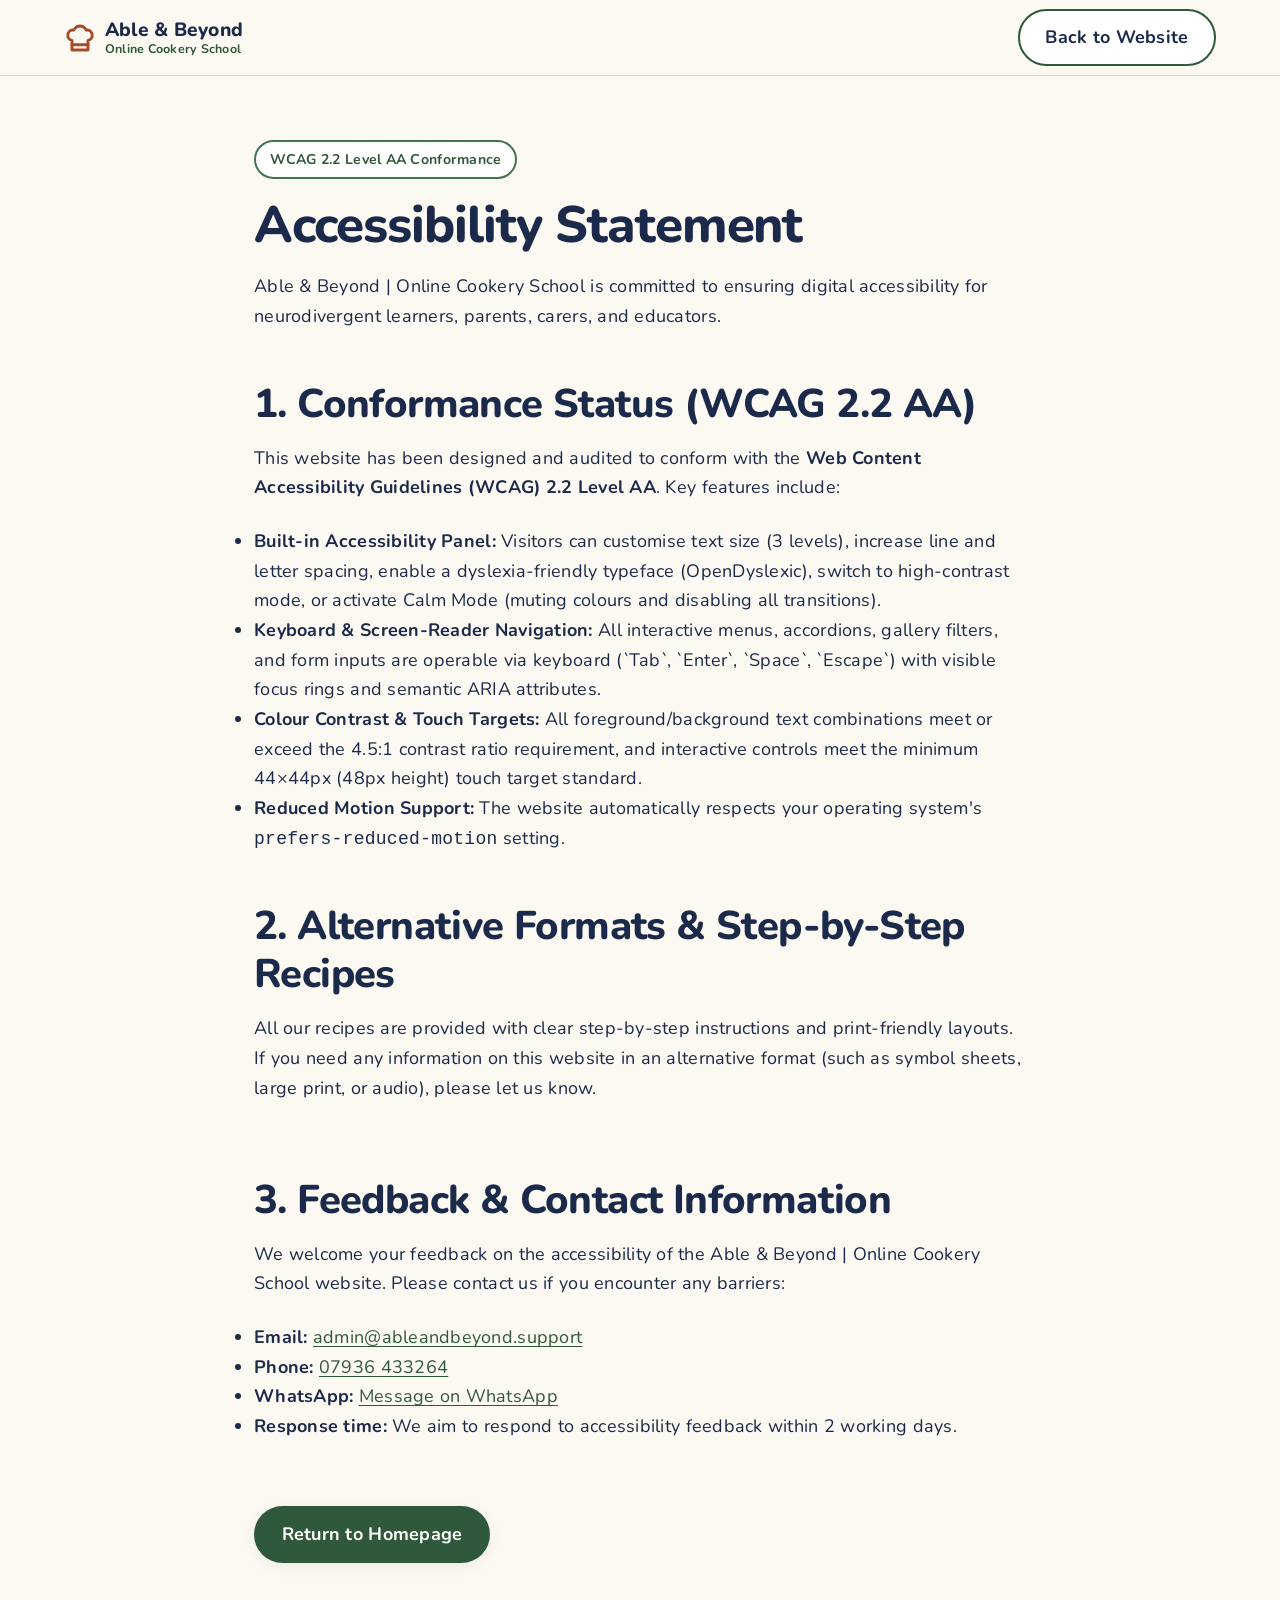
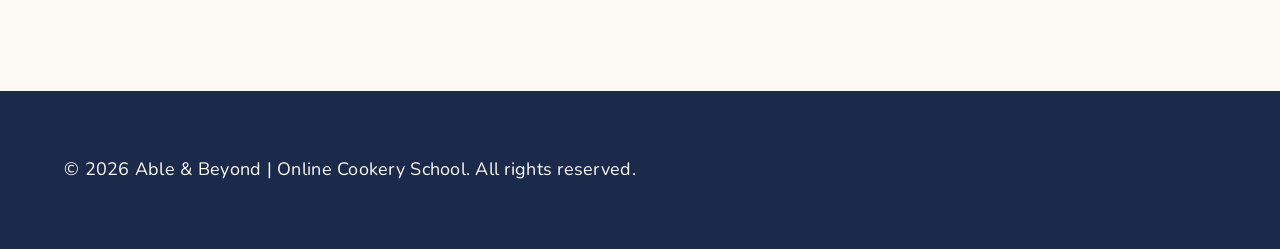
==== commit d63d8b9a: "Remove repeated telephone numbers in contact/footer and remove Visual Recipe Hub link from footer" ====
--- a/accessibility-statement.html
+++ b/accessibility-statement.html
@@ -53,8 +53,8 @@
       <p>We welcome your feedback on the accessibility of the Able &amp; Beyond | Online Cookery School website. Please contact us if you encounter any barriers:</p>
       <ul>
         <li><strong>Email:</strong> <a href="mailto:admin@ableandbeyond.support">admin@ableandbeyond.support</a></li>
-        <li><strong>Phone:</strong> <a href="tel:+447936433264">+44 7936 433264 (07936 433264)</a></li>
-        <li><strong>WhatsApp:</strong> <a href="https://wa.me/447936433264" target="_blank" rel="noopener">Message on WhatsApp (07936 433264)</a></li>
+        <li><strong>Phone:</strong> <a href="tel:+447936433264">07936 433264</a></li>
+        <li><strong>WhatsApp:</strong> <a href="https://wa.me/447936433264" target="_blank" rel="noopener">Message on WhatsApp</a></li>
         <li><strong>Response time:</strong> We aim to respond to accessibility feedback within 2 working days.</li>
       </ul>
     </section>
--- a/css/styles.css
+++ b/css/styles.css
@@ -562,6 +562,10 @@
   object-fit: cover;
   object-position: center 20%;
   border-bottom: 1px solid var(--color-border);
+}
+.program-img.recipe-hub-img {
+  object-fit: cover;
+  object-position: center center;
 }
 .program-content { padding: var(--space-lg); flex-grow: 1; display: flex; flex-direction: column; }
 .program-content p { color: var(--color-text-muted); margin-bottom: var(--space-sm); }
